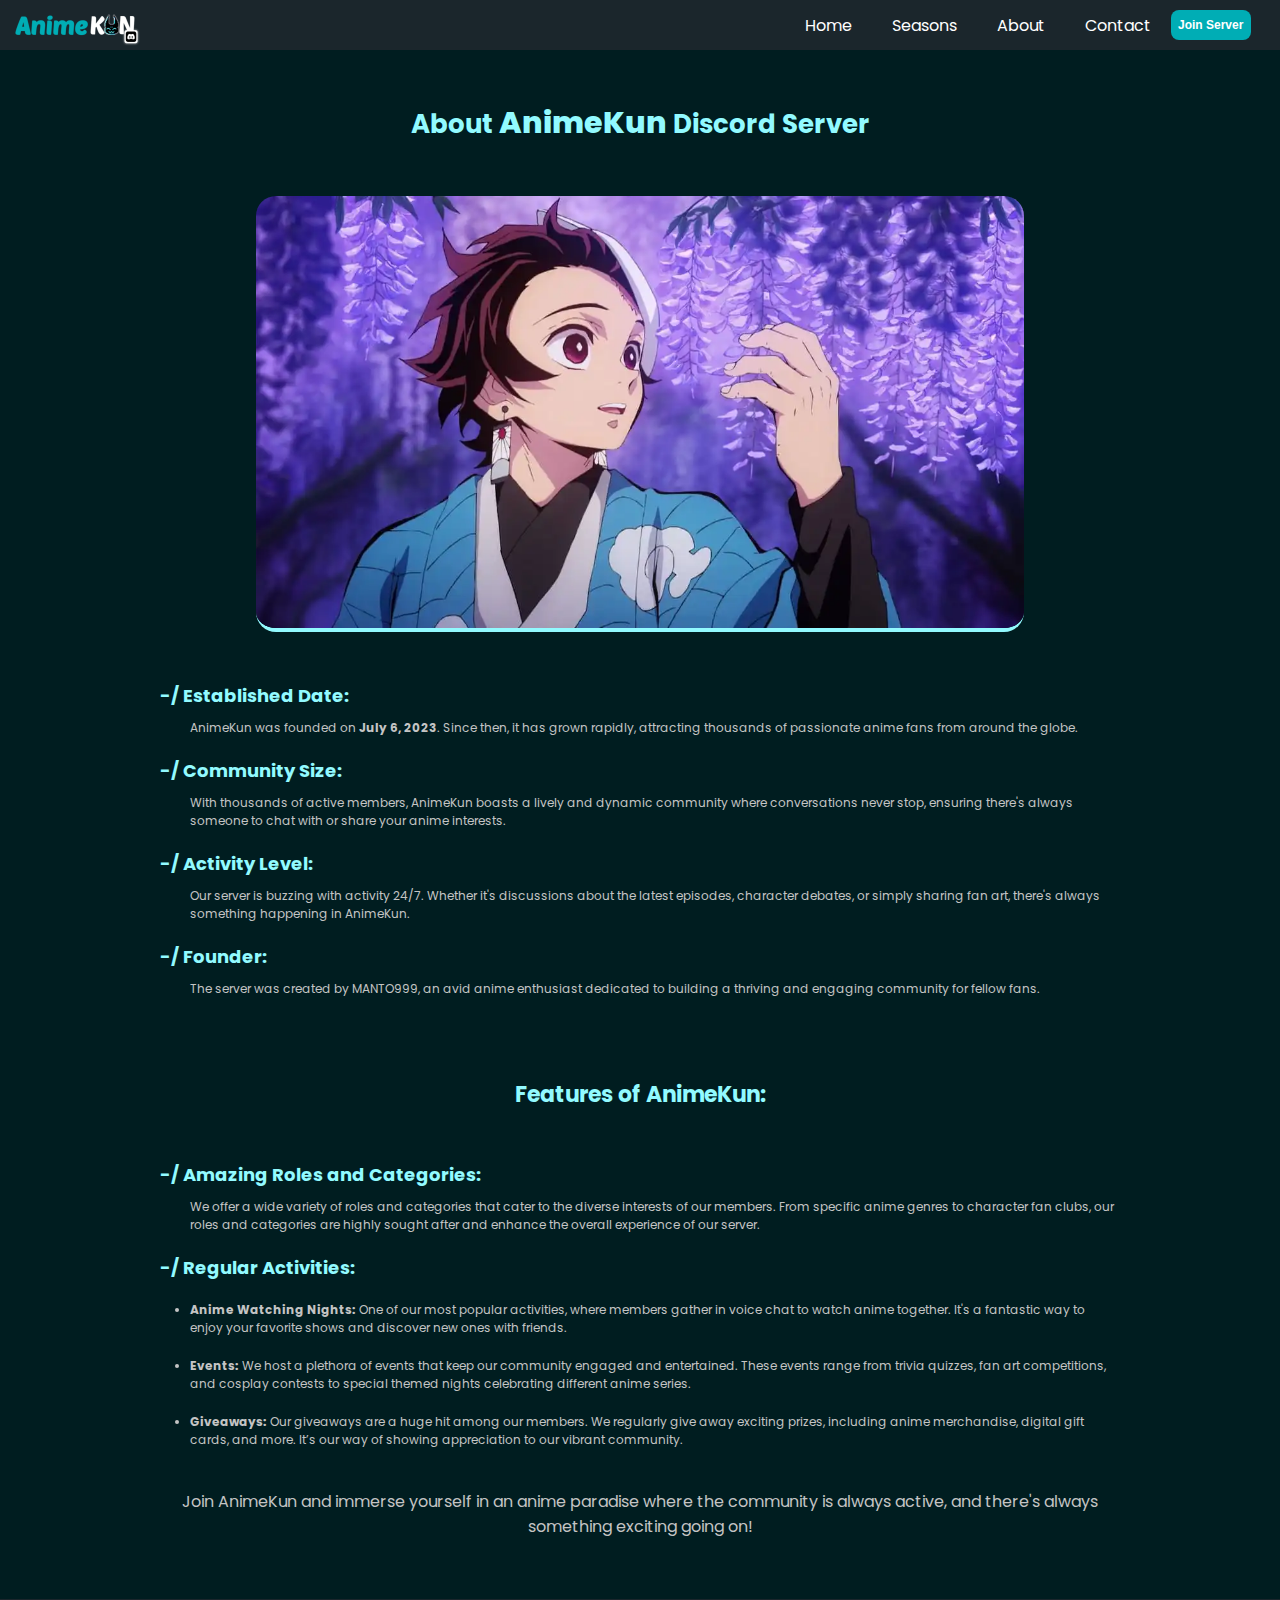
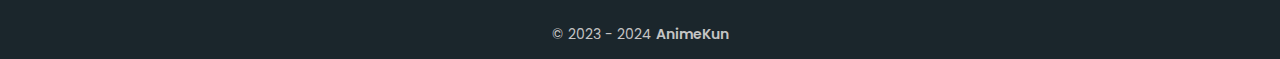
==== pages/about.html @ 95cd05bd "update" ====
<!DOCTYPE html>
<html>

<head>
  <meta charset="UTF-8">
  <meta name="viewport" content="width=device-width, initial-scale=1.0">
  <meta http-equiv="X-UA-Compatible" content="ie=edge">
  <title>About - AnimeKun-Discord</title>
  
  <meta name="description" content="AnimeKun is a discord server where you can join & make new friends. This a page where you can know about AnimeKun Discord.">
  
  <link rel="icon" href="/images/favicon.png" type="image/png">
  
  <meta name="keywords" content="best discord server, popular discord servers, top gg servers, fun discord servers, best discord, gaming discord servers, Minecraft discord servers, Rocket League discord, Apex Legends discord, Valorant boosting discord, Destiny 2 discord, dating discord server, chill discord servers, best discord server to make friends, youtube promotion discord server, advertising discord servers">
  
  <meta name="author" content="AnimeKun_Discord">
  <meta name="robots" content="index, follow">
  <meta name="language" content="English">
  <meta name="theme-color" content="#92FAFF">
  <meta name="rating" content="General">
  <meta name="copyright" content="2024 AnimeKun">
  <meta name="revisit-after" content="1 days">
  <meta name="distribution" content="global">
  
  
  <!--- ogs --->
  
  <meta property="og:title" content="About - AnimeKun-Discord">
  <meta property="og:type" content="website">
  <meta property="og:image" content="https://i.postimg.cc/bv7xQKdZ/20240713-160342.jpg">
  <meta property="og:description" content="AnimeKun is a discord server where you can join & make new friends. This a page where you can know about AnimeKun Discord.">
  <meta property="og:site_name" content="AnimeKun Discord">
  <meta property="twitter:card" content="summary_large_image">
  <meta property="twitter:title" content="About - AnimeKun-Discord">
  <meta property="twitter:description" content="AnimeKun is a discord server where you can join & make new friends who can play games with you. Join Now!">
  <meta property="twitter:image" content="https://i.postimg.cc/bv7xQKdZ/20240713-160342.jpg">
  <meta property="article:tag" content="best discord server, popular discord servers, top gg servers, fun discord servers, best discord, gaming discord servers, Minecraft discord servers, Rocket League discord, Apex Legends discord, Valorant boosting discord, Destiny 2 discord, dating discord server, chill discord servers, best discord server to make friends, youtube promotion discord server, advertising discord servers">
  
  
  
  
  
  
    <link rel="stylesheet" href="/styles/general.css">
    <link rel="stylesheet" href="/styles/pages.css">
</head>

<body>

 <div class="page-content">
  
  <header>
  <nav>
     <img class="logo-one" src="/images/logo.png" height="55px" width="auto">

    <input type="checkbox" id="sidebar-active">

    <label for="sidebar-active" class="open-sidebar-button">
      
      <svg xmlns="http://www.w3.org/2000/svg" height="32" viewBox="0 -960 960 960" width="32"><path d="M120-240v-80h720v80H120Zm0-200v-80h720v80H120Zm0-200v-80h720v80H120Z"/></svg>
      
    </label>
    
    <label id="overlay" for="sidebar-active"></label>
    
    <div class="links-container">
      
      <label for="sidebar-active" class="close-sidebar-button">
        
        <svg xmlns="http://www.w3.org/2000/svg" height="32" viewBox="0 -960 960 960" width="32"><path d="m256-200-56-56 224-224-224-224 56-56 224 224 224-224 56 56-224 224 224 224-56 56-224-224-224 224Z"/></svg>
        
      </label>

      <img class="logo-two" src="/images/logo.png" height="50px" width="auto">
      
      
      <a class="home-link" href="/index.html">Home</a> 
      
      <a href="/pages/seasons.html">Seasons</a>
      
      <a href="/pages/about.html">About</a>
      
      <a href="/pages/contact.html">Contact</a>
      
      
      <button onclick="window.location.href = 'https://discord.gg/6DhssCN2Ph';" class="wbtn">Join Server</button>
      
      <button onclick="window.location.href = 'https://discord.gg/6DhssCN2Ph';" class="mbtn">Join Server</button>
    </div>
    
    <div class="extra">
      
    </div>
  </nav>
</header>   
     
<!--- actual content --->
     
     <main>
         
         
        <div class="main-h">
             
            <h1>About <span class="animekun">AnimeKun</span> Discord Server</h1>
             
        </div>
        
        <div class="wallpaper">
            
            <img class="tanjiro-wall" src="/images/wallpapers/tanjiro_wallpaper.webp" alt="tanjiro_wallpaper">
        </div>
        
        
        
        <div class="points-disc">
            
            <h2 class="points">-/ Established Date:</h2>
            <p class="disc">AnimeKun was founded on <strong>July 6, 2023</strong>. Since then, it has grown rapidly, attracting thousands of passionate anime fans from around the globe.</p>
            
            
            <h2 class="points">-/ Community Size:</h2>
            <p class="disc">With thousands of active members, AnimeKun boasts a lively and dynamic community where conversations never stop, ensuring there's always someone to chat with or share your anime interests.</p>
            
            <h2 class="points">-/ Activity Level:</h2>
            <p class="disc">Our server is buzzing with activity 24/7. Whether it's discussions about the latest episodes, character debates, or simply sharing fan art, there's always something happening in AnimeKun.</p>
            
            <h2 class="points">-/ Founder:</h2>
            <p class="disc">The server was created by MANTO999, an avid anime enthusiast dedicated to building a thriving and engaging community for fellow fans.</p>
            
            
            
             
            <h2 class="sub-h">Features of AnimeKun:</h2>
           
            
            
            
            
            <h2 class="points">-/ Amazing Roles and Categories:</h2>
            <p class="disc">We offer a wide variety of roles and categories that cater to the diverse interests of our members. From specific anime genres to character fan clubs, our roles and categories are highly sought after and enhance the overall experience of our server.</p>
            
            
            
            
          
            
            <h2 class="points">-/ Regular Activities:</h2>
            <p class="disc">
                
                <ul>
                    <li class="disc"><strong>Anime Watching Nights:</strong> One of our most popular activities, where members gather in voice chat to watch anime together. It's a fantastic way to enjoy your favorite shows and discover new ones with friends.</li>
                    <li class="disc"><strong>Events:</strong> We host a plethora of events that keep our community engaged and entertained. These events range from trivia quizzes, fan art competitions, and cosplay contests to special themed nights celebrating different anime series.</li>
                    <li class="disc"><strong>Giveaways:</strong> Our giveaways are a huge hit among our members. We regularly give away exciting prizes, including anime merchandise, digital gift cards, and more. It’s our way of showing appreciation to our vibrant community.</li>
                    
                </ul>
                
                
                
            </p>
            
            
            <p class="last-para">
                Join AnimeKun and immerse yourself in an anime paradise where the community is always active, and there's always something exciting going on!
            </p>
            
           
            
        </div>
        
        
        
        
     </main>
     
     
     
     
  <footer>
    <div class="footer-div">
       <p class="c-animekun-para">
             &#169 2023 - 2024 <span class="brand"><a class="brand-link" href="/index.html">AnimeKun</a></span>
       </p>
    </div>
  </footer>
 </div>
</body>
</html>
---- styles/general.css ----
@import url('https://fonts.googleapis.com/css2?family=Poppins:ital,wght@0,100;0,200;0,300;0,400;0,500;0,600;0,700;0,800;0,900;1,100;1,200;1,300;1,400;1,500;1,600;1,700;1,800;1,900&display=swap');





:root{

  --color-1: #1B262C;
  --text-color: #FFFFFF;
  --accent-color: #F1EEDC;
  --body-color: #001D20;
  --button-color: #00ADB5;
}

*{
  margin: 0;
  padding: 0;
}

html{
  font-size: 12pt;
  font-family: Poppins, Segoe UI, Tahoma, sans-serif;
}

body {
 background: var(--body-color);
 font-family: Poppins, Segoe UI, Tahoma, sans-serif;
}

nav{
  height: 50px;
  background-color: var(--color-1);
  display: flex;
  justify-content: flex-end;
  align-items: center;
}

.links-container{
  height: 100%;
  width: 100%;
  display: flex;
  flex-direction: row;
  align-items: center;
}

nav a{
  height: 100%;
  padding: 0 20px;
  display: flex;
  align-items: center;
  text-decoration: none;
  color: var(--text-color);
}

nav a:hover{
  background-color: var(--button-color);
  border-radius: 50px;
  
}

/* nav .home-link{
  margin-right: auto;
  display: none;
} */

nav .logo-one{
display: none;
}

nav .logo-two{
  margin-right: auto;
}

nav svg{
  fill: var(--text-color);
}

#sidebar-active{
  display: none;
}

.open-sidebar-button, .close-sidebar-button{
  display: none;
}

nav .wbtn {
  height: 30px;
  width: 80px;
  font-size: 12px;
  font-weight: 600;
  background-color: var(--button-color);
  border-radius: 8px;
  border: none;
  color: white;
}

.extra {
  width: 30px;
}

nav .mbtn {
  display: none;
}




/*mobile codes for responsive*/

@media(max-width: 550px){
  nav .logo-one{
  margin-right: auto;
  display: block;
}

nav .logo-two{
  display: none;
}

nav .wbtn {
  display: none;
}

.extra {
  display: none;
}

nav .mbtn {
  display: block;
  width: 150px;
  height: 47px;
  margin: 15px 100px 50px 78px;
  border-radius: 10px;
  border: none;
  font-weight: 800;
  font-size: 17px;
  background-color: var(--button-color);
  color: white;
}
  
.links-container{
   flex-direction: column;
   align-items: flex-start;

   position: fixed;
   top: 0;
   right: -100%;
   z-index: 10;
   width: 300px;

   background-color: var(--color-1);
   box-shadow: -5px 0 5px rgba(0, 0, 0, 0.25);
   transition: 0.55s ease-out;
  }
  
  nav a{
    box-sizing: border-box;
    height: auto;
    width: 100%;
    padding: 20px 30px;
    justify-content: flex-start;
    font-weight: 520;
  }
  
  .open-sidebar-button, .close-sidebar-button{
    padding: 20px;
    display: block;
  }
  
  #sidebar-active:checked ~ .links-container{
    right: 0;
  }
  
  #sidebar-active:checked ~ #overlay{
    height: 100%;
    width: 100%;
    position: fixed;
    top: 0;
    left: 0;
    z-index: 9;
  }
  
  nav .home-link{
  display: block;
  }
}

/* ----------------------------*/

button:hover {
 background-color: #00696E;
}

button {
  cursor: pointer;
}


















/* footer.  */

footer {
  height: 60px;
  background-color: var(--color-1);
  margin: 60px 0 0 0;
}

.footer-div {
  padding: 25px 0 0 0;
}

.c-animekun-para {
  text-align: center;
  color: #C4C4C4;
  font-size: 14px;
}

.brand {
  font-weight: 600;
}

.brand-link {
  text-decoration: none;
  color: #C4C4C4;
}
---- styles/pages.css ----
/* global content styles */

body {
    height: 100%;
}

.page-content {
    display: flex;
    flex-direction: column;
    min-height: 100vh;
}

main {
    flex: 1;
}

h1 {
    text-align: center;
    color: #92FAFF;
    font-size: 26px;
    margin: 50px 0 0 0;
    }

h2 {
    font-size: 18px;
    color: #92FAFF;
}

/* finish global content styles */
/* about.html */


.main-h {
    margin: 0px 14px 50px 14px;
    }

.animekun {
    font-size: 30px;
    font-weight: 800;
    }


.wallpaper {
    display: flex;
    justify-content: center;
    align-items: center;
    margin: 50px 0 50px 0;
    }

.tanjiro-wall {
    width: 60%;
    border-radius: 20px;
    border-bottom: 4px solid #92FAFF;
    }


.points-disc {
    margin: 0 160px 0 160px;
    }


.sub-h {
    text-align: center;
    font-size: 22px;
    margin: 80px 0 50px 0;
}

.points {
    margin: 0 0 10px 0;
}

.disc {
    font-size: 12px;
    color: #C4C4C4;
    margin: 0 0 20px 30px;
}

.last-para {
    text-align: center;
    font-size: 16px;
    color: #C4C4C4;
    margin: 40px 0 0 0;
}


/* finish about.html */
/* start contact.html */

.main-contact-page-contents {
    margin: 0 16px 0 16px;
    display: flex;
    flex-direction: column;
    justify-content: center;
    align-items: center;
}

.contact-para {
    color: #C4C4C4;
    font-size: 14px;
    margin: 50px 0 20px 0;
}

.contact-img {
    width: 40%;
    border-radius: 14px;
    border-bottom: 4px solid #92FAFF;
}


/* finish contact.html */
/* start seasons.html */

.btn-container {
  margin: 40px 16px 100px 16px;
  display: flex;
  flex-direction: column;
  justify-content: center;
  align-items: center;
}

.season-para {
    font-size: 14px;
    color: #C4C4C4;
    text-align: center;
}

.btn-group {
  margin: 30px 0 0 0;
  display: grid;
  grid-template-columns: 1fr 1fr;
  column-gap: 20px;
  row-gap: 40px;
}

.s-btn {
  height: 48px;
  width: 160px;
  border: 3px solid #92FAFF;
  border-radius: 10px;
  background-color: transparent;
}

.s-btn-heading {
  font-size: 20px;
  font-weight: 600;
  color: var(--text-color);
}

.season-btn-disc {
  color: var(--text-color);
  font-size: 10px;
  
}

.disc-h {
    font-size: 14px;
    color: #D9D9D9;
}












@media (max-width: 580px) {
/* global content styles */
    
    
    
    
    
/* finish global content styles */
/* about.html */
    .tanjiro-wall {
       width: 86%;
    }

    .points-disc {
       margin: 0 16px 0 16px;
    }
    
/* finish about.html */
/* start contact.html */
    .contact-img {
       width: 80%;
    }
/* finish contact.html */
/* start seasons.html */
    .btn-group {
        grid-template-columns: 1fr;
    }



}
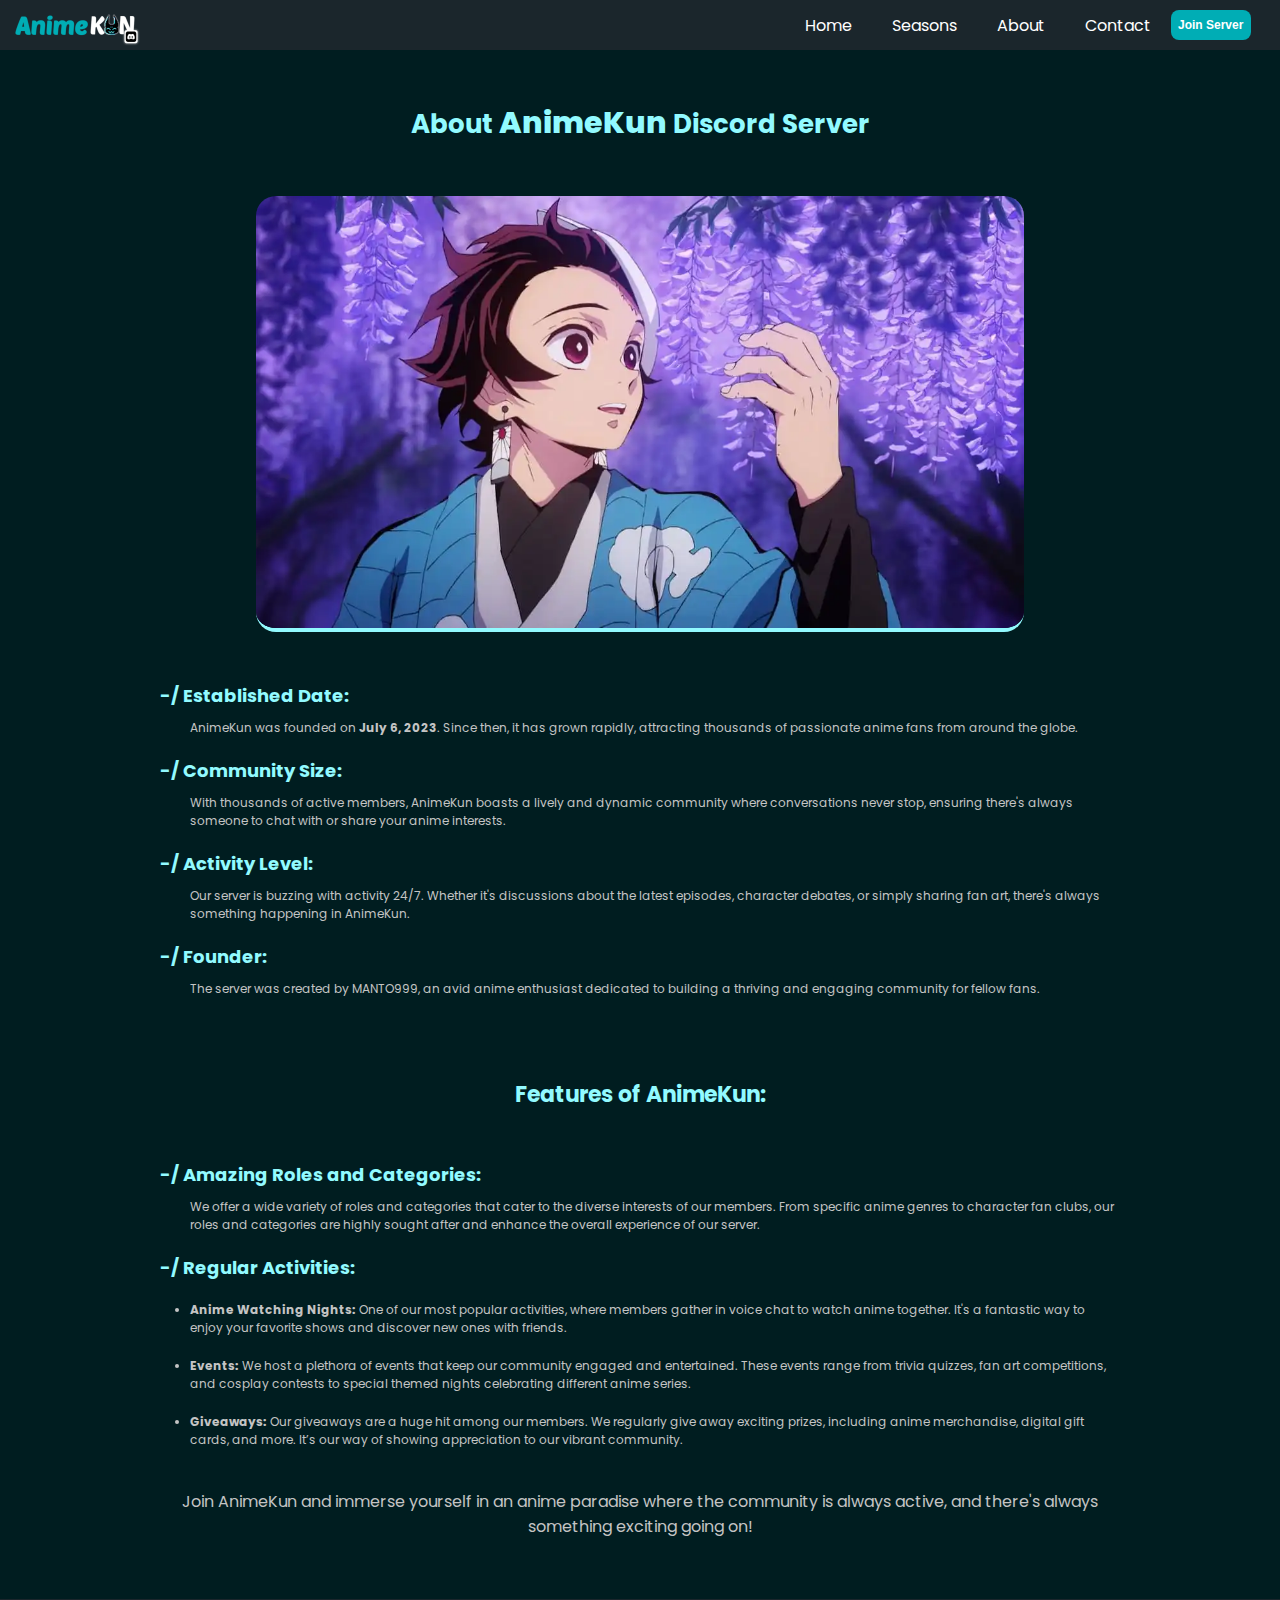
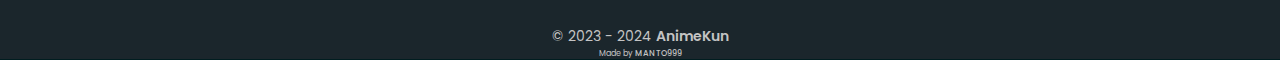
==== commit 2ceba309: "update" ====
--- a/pages/about.html
+++ b/pages/about.html
@@ -1,10 +1,11 @@
 <!DOCTYPE html>
-<html>
+<html lang="en">
 
 <head>
   <meta charset="UTF-8">
   <meta name="viewport" content="width=device-width, initial-scale=1.0">
   <meta http-equiv="X-UA-Compatible" content="ie=edge">
+  <meta http-equiv='content-language' content='en'>
   <title>About - AnimeKun-Discord</title>
   
   <meta name="description" content="AnimeKun is a discord server where you can join & make new friends. This a page where you can know about AnimeKun Discord.">
@@ -15,7 +16,6 @@
   
   <meta name="author" content="AnimeKun_Discord">
   <meta name="robots" content="index, follow">
-  <meta name="language" content="English">
   <meta name="theme-color" content="#92FAFF">
   <meta name="rating" content="General">
   <meta name="copyright" content="2024 AnimeKun">
@@ -37,9 +37,26 @@
   <meta property="article:tag" content="best discord server, popular discord servers, top gg servers, fun discord servers, best discord, gaming discord servers, Minecraft discord servers, Rocket League discord, Apex Legends discord, Valorant boosting discord, Destiny 2 discord, dating discord server, chill discord servers, best discord server to make friends, youtube promotion discord server, advertising discord servers">
   
   
-  
-  
-  
+          
+          <!-- Google tag (gtag.js) -->
+        <script async src="https://www.googletagmanager.com/gtag/js?id=G-8PDBXM04LX"></script>
+        <script>
+          window.dataLayer = window.dataLayer || [];
+          function gtag(){dataLayer.push(arguments);}
+          gtag('js', new Date());
+        
+          gtag('config', 'G-8PDBXM04LX');
+        </script>
+          
+          
+  
+  
+  
+  
+  
+  
+  
+    <link rel="canonical" href="https://animekun.lol/pages/about.html"/>
   
     <link rel="stylesheet" href="/styles/general.css">
     <link rel="stylesheet" href="/styles/pages.css">
@@ -179,7 +196,12 @@
     <div class="footer-div">
        <p class="c-animekun-para">
              &#169 2023 - 2024 <span class="brand"><a class="brand-link" href="/index.html">AnimeKun</a></span>
+             <span class="last-para"></span>
        </p>
+
+    </div>
+    <div>
+      <p class="made-manto999"> Made by <span class="manto999">MANTO999</span></p>
     </div>
   </footer>
  </div>
--- a/styles/general.css
+++ b/styles/general.css
@@ -219,6 +219,10 @@
   height: 60px;
   background-color: var(--color-1);
   margin: 60px 0 0 0;
+  display: flex;
+  justify-content: center;
+  align-items: center;
+  flex-direction: column;
 }
 
 .footer-div {
@@ -238,4 +242,13 @@
 .brand-link {
   text-decoration: none;
   color: #C4C4C4;
+}
+
+.made-manto999 {
+    color: #C4C4C4;
+    font-size: 8px;
+}
+
+.manto999 {
+    font-weight: 500;
 }